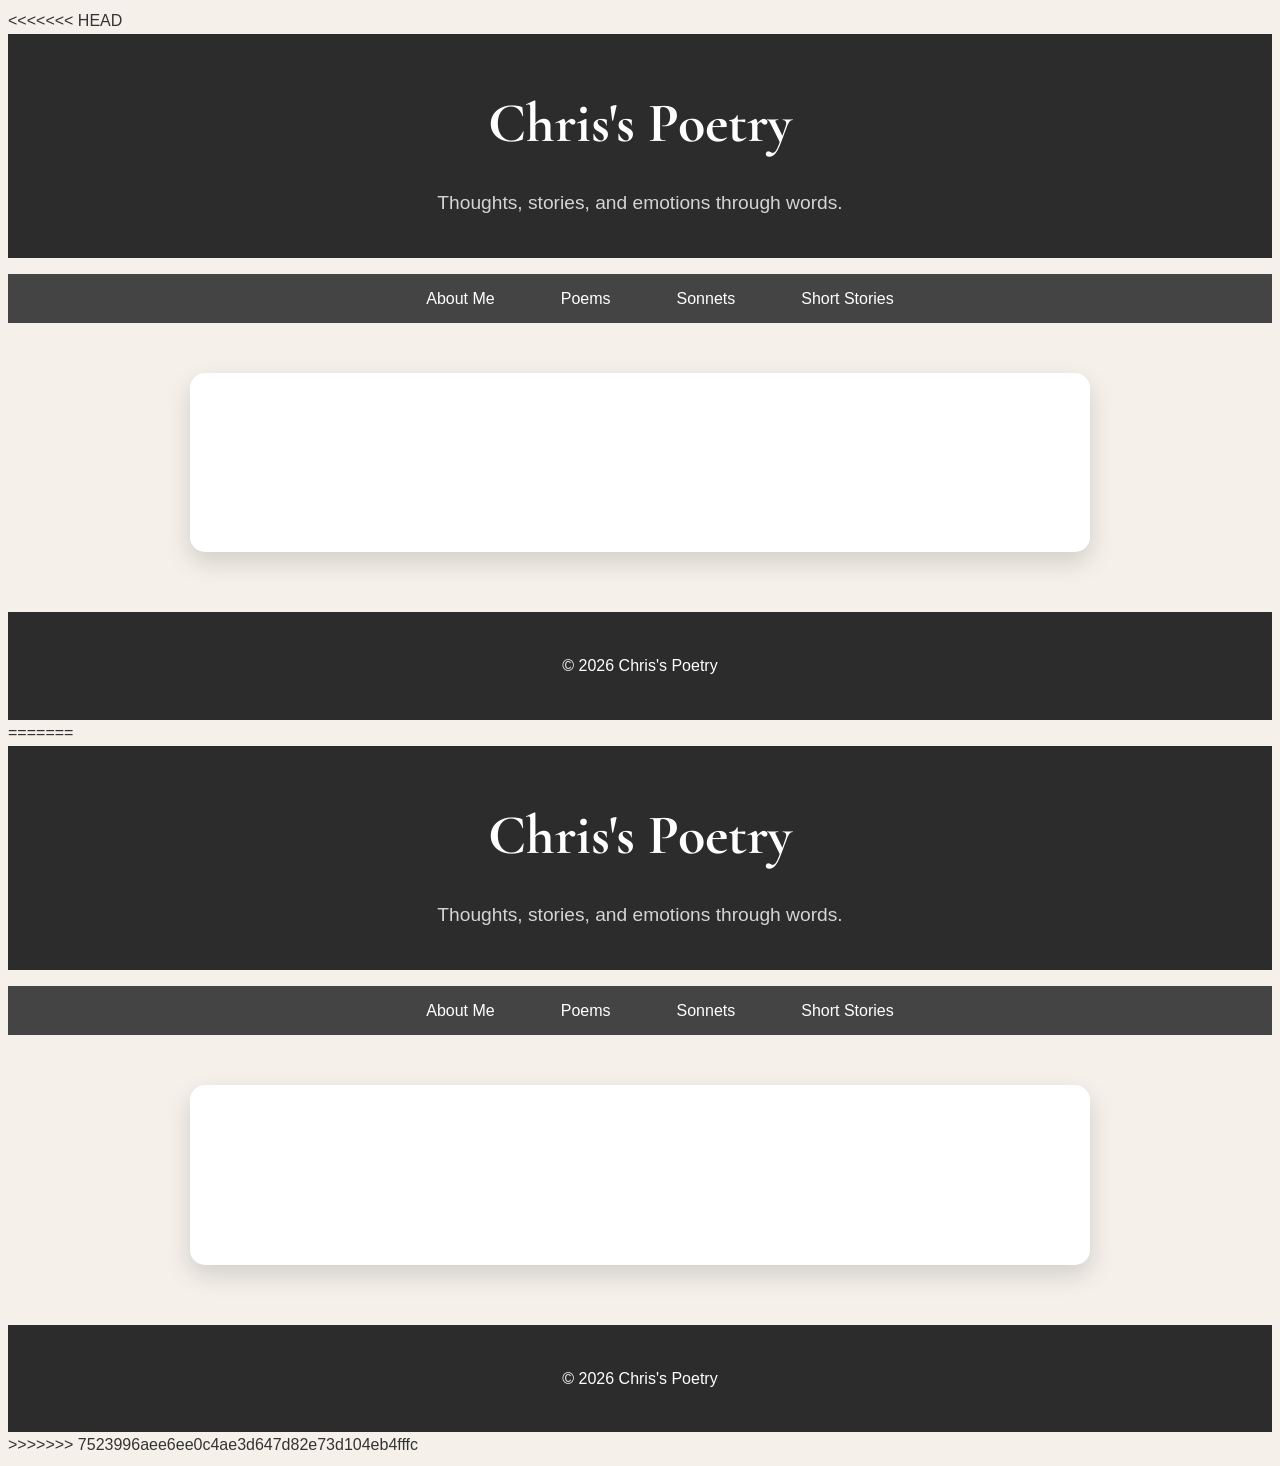
==== poems.html @ 731ab2a2 "Initial Commit" ====
<<<<<<< HEAD
<!DOCTYPE html>
<html lang="en">
<head>
    <title>Chris's Poetry</title>
    <meta charset="UTF-8">
    <meta name="viewport" content="width=device-width, initial-scale=1.0">

    <!-- Google Font -->
    <link href="https://fonts.googleapis.com/css2?family=Cormorant+Garamond:wght@400;600&display=swap" rel="stylesheet">

    <link rel="stylesheet" href="main.css">
</head>

<body>

<header>
    <h1>Chris's Poetry</h1>
    <p>Thoughts, stories, and emotions through words.</p>
</header>

<nav class="navbar">
    <ul>
        <li><a href="index.html">About Me</a></li>
        <li><a href="poems.html">Poems</a></li>
        <li><a href="sonnets.html">Sonnets</a></li>
        <li><a href="shortStories.html">Short Stories</a></li>
    </ul>
</nav>

<main>

<section class="poem-card">

<h2></h2>

<pre>

</pre>

</section>

</main>

<footer>
    <p>© 2026 Chris's Poetry</p>
</footer>

</body>
=======
<!DOCTYPE html>
<html lang="en">
<head>
    <title>Chris's Poetry</title>
    <meta charset="UTF-8">
    <meta name="viewport" content="width=device-width, initial-scale=1.0">

    <!-- Google Font -->
    <link href="https://fonts.googleapis.com/css2?family=Cormorant+Garamond:wght@400;600&display=swap" rel="stylesheet">

    <link rel="stylesheet" href="main.css">
</head>

<body>

<header>
    <h1>Chris's Poetry</h1>
    <p>Thoughts, stories, and emotions through words.</p>
</header>

<nav class="navbar">
    <ul>
        <li><a href="index.html">About Me</a></li>
        <li><a href="poems.html">Poems</a></li>
        <li><a href="sonnets.html">Sonnets</a></li>
        <li><a href="shortStories.html">Short Stories</a></li>
    </ul>
</nav>

<main>

<section class="poem-card">

<h2></h2>

<pre>

</pre>

</section>

</main>

<footer>
    <p>© 2026 Chris's Poetry</p>
</footer>

</body>
>>>>>>> 7523996aee6ee0c4ae3d647d82e73d104eb4fffc
</html>
---- main.css ----
<<<<<<< HEAD
/* Reset */

*{
    margin:0;
    padding:0;
    box-sizing:border-box;
}

/* Body */

body{
    background:#f5f1ea;
    color:#333;
    font-family:Arial, sans-serif;
    line-height:1.6;
}

/* Header */

header{
    background:#2c2c2c;
    color:white;
    text-align:center;
    padding:8px 20px 20px;
}

header h1{
    font-family:'Cormorant Garamond', serif;
    font-size:3.5rem;
    margin-bottom:10px;
}

header p{
    font-size:1.2rem;
    opacity:.8;
}

/* Navigation */

.navbar{
    background:#444;
}

.navbar ul{
    display:flex;
    justify-content:center;
    list-style:none;
}

.navbar li{
    margin:0 15px;
}

.navbar a{
    display:block;
    padding:12px 18px;
    color:white;
    text-decoration:none;
    transition:.3s;
}

.navbar a:hover{
    background:#d4af37;
    color:black;
}

/* Main */

main{
    width:90%;
    max-width:900px;
    margin:50px auto;
    display:flex;
    flex-direction:column;
    gap:30px;
}

/* Poem Card */

.poem-card{
    background:white;
    padding:40px;
    border-radius:15px;
    box-shadow:0 10px 25px rgba(0,0,0,.15);
}

.poem-card .poem-image{
    display:block;
    width:128px;
    height:128px;
    margin:0 auto 20px;
}

.poem-card h2{
    text-align:center;
    margin-bottom:30px;
    font-family:'Cormorant Garamond', serif;
    font-size:2.4rem;
}

.poem-card pre{
    white-space:pre-wrap;
    font-family:'Cormorant Garamond', serif;
    font-size:1.4rem;
    line-height:2;
    text-align:center;
}

/* Footer */

footer{
    background:#2c2c2c;
    color:white;
    text-align:center;
    padding:25px;
    margin-top:60px;
}

/* Responsive */

@media(max-width:700px){

.navbar ul{
    flex-direction:column;
}

.navbar li{
    margin:0;
}

header h1{
    font-size:2.5rem;
}

.poem-card{
    padding:25px;
}

.poem-card pre{
    font-size:1.2rem;
}

=======
/* Reset */

*{
    margin:0;
    padding:0;
    box-sizing:border-box;
}

/* Body */

body{
    background:#f5f1ea;
    color:#333;
    font-family:Arial, sans-serif;
    line-height:1.6;
}

/* Header */

header{
    background:#2c2c2c;
    color:white;
    text-align:center;
    padding:8px 20px 20px;
}

header h1{
    font-family:'Cormorant Garamond', serif;
    font-size:3.5rem;
    margin-bottom:10px;
}

header p{
    font-size:1.2rem;
    opacity:.8;
}

/* Navigation */

.navbar{
    background:#444;
}

.navbar ul{
    display:flex;
    justify-content:center;
    list-style:none;
}

.navbar li{
    margin:0 15px;
}

.navbar a{
    display:block;
    padding:12px 18px;
    color:white;
    text-decoration:none;
    transition:.3s;
}

.navbar a:hover{
    background:#d4af37;
    color:black;
}

/* Main */

main{
    width:90%;
    max-width:900px;
    margin:50px auto;
    display:flex;
    flex-direction:column;
    gap:30px;
}

/* Poem Card */

.poem-card{
    background:white;
    padding:40px;
    border-radius:15px;
    box-shadow:0 10px 25px rgba(0,0,0,.15);
}

.poem-card .poem-image{
    display:block;
    width:128px;
    height:128px;
    margin:0 auto 20px;
}

.poem-card h2{
    text-align:center;
    margin-bottom:30px;
    font-family:'Cormorant Garamond', serif;
    font-size:2.4rem;
}

.poem-card pre{
    white-space:pre-wrap;
    font-family:'Cormorant Garamond', serif;
    font-size:1.4rem;
    line-height:2;
    text-align:center;
}

/* Footer */

footer{
    background:#2c2c2c;
    color:white;
    text-align:center;
    padding:25px;
    margin-top:60px;
}

/* Responsive */

@media(max-width:700px){

.navbar ul{
    flex-direction:column;
}

.navbar li{
    margin:0;
}

header h1{
    font-size:2.5rem;
}

.poem-card{
    padding:25px;
}

.poem-card pre{
    font-size:1.2rem;
}

>>>>>>> 7523996aee6ee0c4ae3d647d82e73d104eb4fffc
}
---- main.css ----
<<<<<<< HEAD
/* Reset */

*{
    margin:0;
    padding:0;
    box-sizing:border-box;
}

/* Body */

body{
    background:#f5f1ea;
    color:#333;
    font-family:Arial, sans-serif;
    line-height:1.6;
}

/* Header */

header{
    background:#2c2c2c;
    color:white;
    text-align:center;
    padding:8px 20px 20px;
}

header h1{
    font-family:'Cormorant Garamond', serif;
    font-size:3.5rem;
    margin-bottom:10px;
}

header p{
    font-size:1.2rem;
    opacity:.8;
}

/* Navigation */

.navbar{
    background:#444;
}

.navbar ul{
    display:flex;
    justify-content:center;
    list-style:none;
}

.navbar li{
    margin:0 15px;
}

.navbar a{
    display:block;
    padding:12px 18px;
    color:white;
    text-decoration:none;
    transition:.3s;
}

.navbar a:hover{
    background:#d4af37;
    color:black;
}

/* Main */

main{
    width:90%;
    max-width:900px;
    margin:50px auto;
    display:flex;
    flex-direction:column;
    gap:30px;
}

/* Poem Card */

.poem-card{
    background:white;
    padding:40px;
    border-radius:15px;
    box-shadow:0 10px 25px rgba(0,0,0,.15);
}

.poem-card .poem-image{
    display:block;
    width:128px;
    height:128px;
    margin:0 auto 20px;
}

.poem-card h2{
    text-align:center;
    margin-bottom:30px;
    font-family:'Cormorant Garamond', serif;
    font-size:2.4rem;
}

.poem-card pre{
    white-space:pre-wrap;
    font-family:'Cormorant Garamond', serif;
    font-size:1.4rem;
    line-height:2;
    text-align:center;
}

/* Footer */

footer{
    background:#2c2c2c;
    color:white;
    text-align:center;
    padding:25px;
    margin-top:60px;
}

/* Responsive */

@media(max-width:700px){

.navbar ul{
    flex-direction:column;
}

.navbar li{
    margin:0;
}

header h1{
    font-size:2.5rem;
}

.poem-card{
    padding:25px;
}

.poem-card pre{
    font-size:1.2rem;
}

=======
/* Reset */

*{
    margin:0;
    padding:0;
    box-sizing:border-box;
}

/* Body */

body{
    background:#f5f1ea;
    color:#333;
    font-family:Arial, sans-serif;
    line-height:1.6;
}

/* Header */

header{
    background:#2c2c2c;
    color:white;
    text-align:center;
    padding:8px 20px 20px;
}

header h1{
    font-family:'Cormorant Garamond', serif;
    font-size:3.5rem;
    margin-bottom:10px;
}

header p{
    font-size:1.2rem;
    opacity:.8;
}

/* Navigation */

.navbar{
    background:#444;
}

.navbar ul{
    display:flex;
    justify-content:center;
    list-style:none;
}

.navbar li{
    margin:0 15px;
}

.navbar a{
    display:block;
    padding:12px 18px;
    color:white;
    text-decoration:none;
    transition:.3s;
}

.navbar a:hover{
    background:#d4af37;
    color:black;
}

/* Main */

main{
    width:90%;
    max-width:900px;
    margin:50px auto;
    display:flex;
    flex-direction:column;
    gap:30px;
}

/* Poem Card */

.poem-card{
    background:white;
    padding:40px;
    border-radius:15px;
    box-shadow:0 10px 25px rgba(0,0,0,.15);
}

.poem-card .poem-image{
    display:block;
    width:128px;
    height:128px;
    margin:0 auto 20px;
}

.poem-card h2{
    text-align:center;
    margin-bottom:30px;
    font-family:'Cormorant Garamond', serif;
    font-size:2.4rem;
}

.poem-card pre{
    white-space:pre-wrap;
    font-family:'Cormorant Garamond', serif;
    font-size:1.4rem;
    line-height:2;
    text-align:center;
}

/* Footer */

footer{
    background:#2c2c2c;
    color:white;
    text-align:center;
    padding:25px;
    margin-top:60px;
}

/* Responsive */

@media(max-width:700px){

.navbar ul{
    flex-direction:column;
}

.navbar li{
    margin:0;
}

header h1{
    font-size:2.5rem;
}

.poem-card{
    padding:25px;
}

.poem-card pre{
    font-size:1.2rem;
}

>>>>>>> 7523996aee6ee0c4ae3d647d82e73d104eb4fffc
}
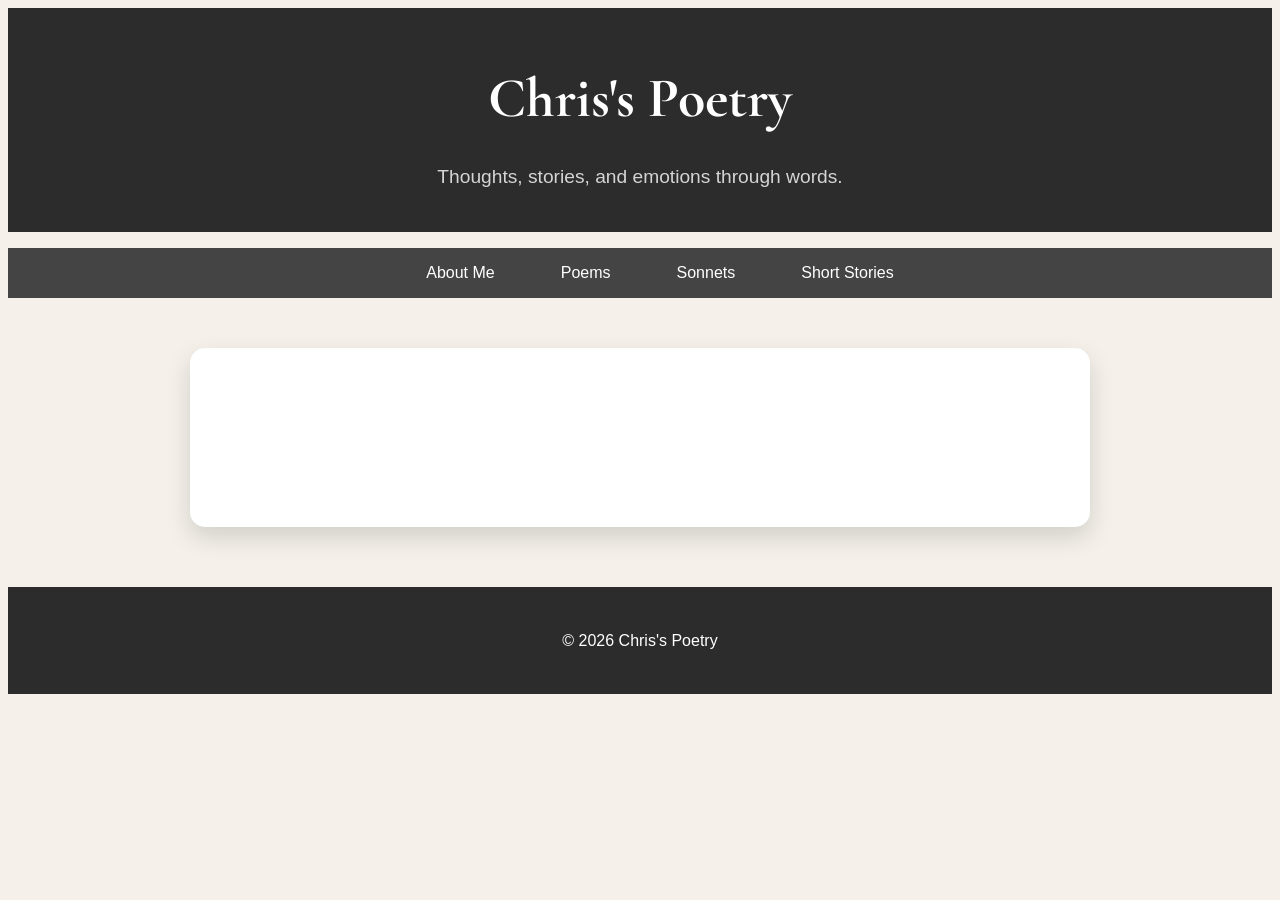
==== commit 6ba47037: "accepting changes" ====
--- a/poems.html
+++ b/poems.html
@@ -1,4 +1,3 @@
-<<<<<<< HEAD
 <!DOCTYPE html>
 <html lang="en">
 <head>
@@ -47,54 +46,4 @@
 </footer>
 
 </body>
-=======
-<!DOCTYPE html>
-<html lang="en">
-<head>
-    <title>Chris's Poetry</title>
-    <meta charset="UTF-8">
-    <meta name="viewport" content="width=device-width, initial-scale=1.0">
-
-    <!-- Google Font -->
-    <link href="https://fonts.googleapis.com/css2?family=Cormorant+Garamond:wght@400;600&display=swap" rel="stylesheet">
-
-    <link rel="stylesheet" href="main.css">
-</head>
-
-<body>
-
-<header>
-    <h1>Chris's Poetry</h1>
-    <p>Thoughts, stories, and emotions through words.</p>
-</header>
-
-<nav class="navbar">
-    <ul>
-        <li><a href="index.html">About Me</a></li>
-        <li><a href="poems.html">Poems</a></li>
-        <li><a href="sonnets.html">Sonnets</a></li>
-        <li><a href="shortStories.html">Short Stories</a></li>
-    </ul>
-</nav>
-
-<main>
-
-<section class="poem-card">
-
-<h2></h2>
-
-<pre>
-
-</pre>
-
-</section>
-
-</main>
-
-<footer>
-    <p>© 2026 Chris's Poetry</p>
-</footer>
-
-</body>
->>>>>>> 7523996aee6ee0c4ae3d647d82e73d104eb4fffc
 </html>
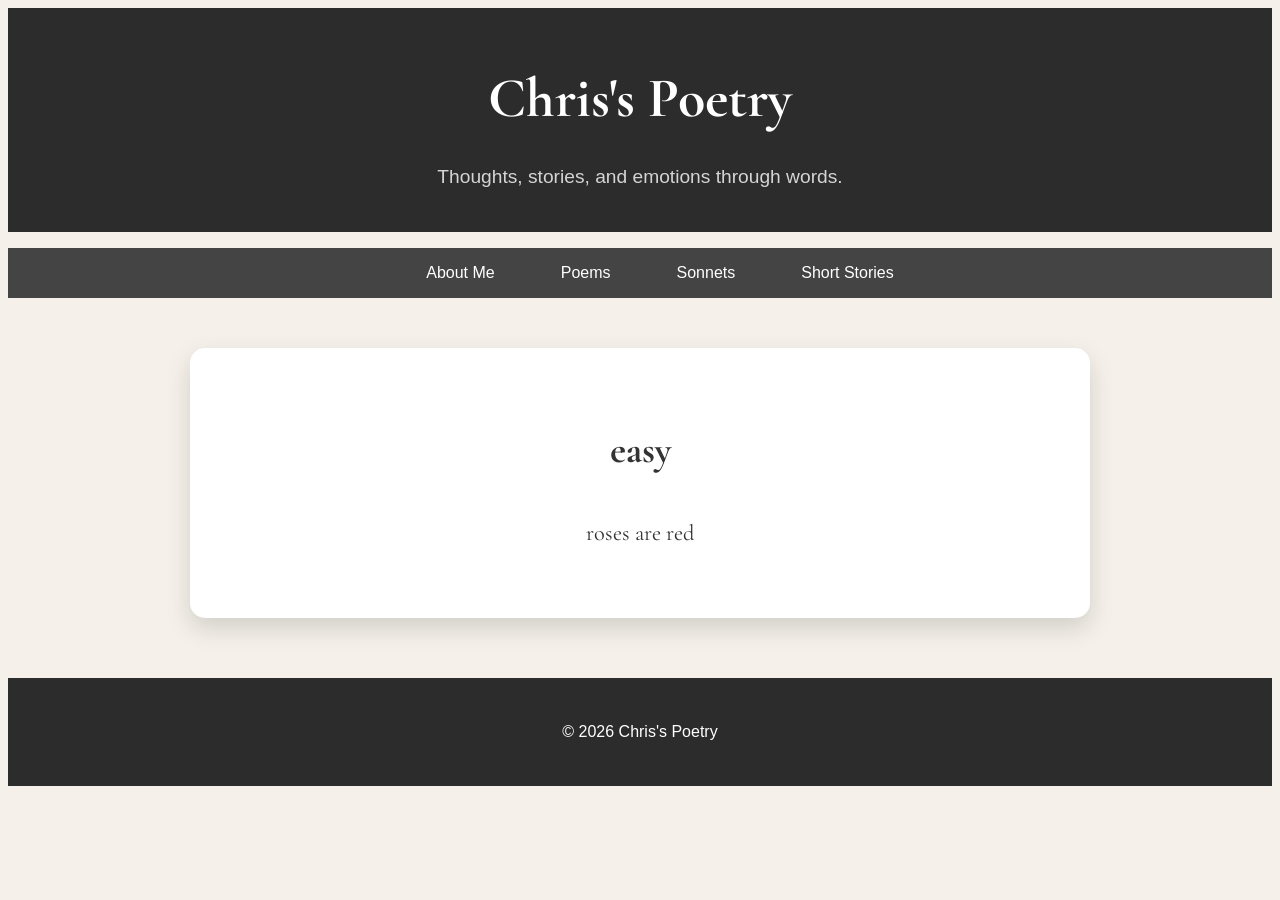
==== commit dab8ec90: "Updated homepage,poems,and shortstories." ====
--- a/poems.html
+++ b/poems.html
@@ -31,10 +31,10 @@
 
 <section class="poem-card">
 
-<h2></h2>
+<h2>easy</h2>
 
 <pre>
-
+roses are red
 </pre>
 
 </section>
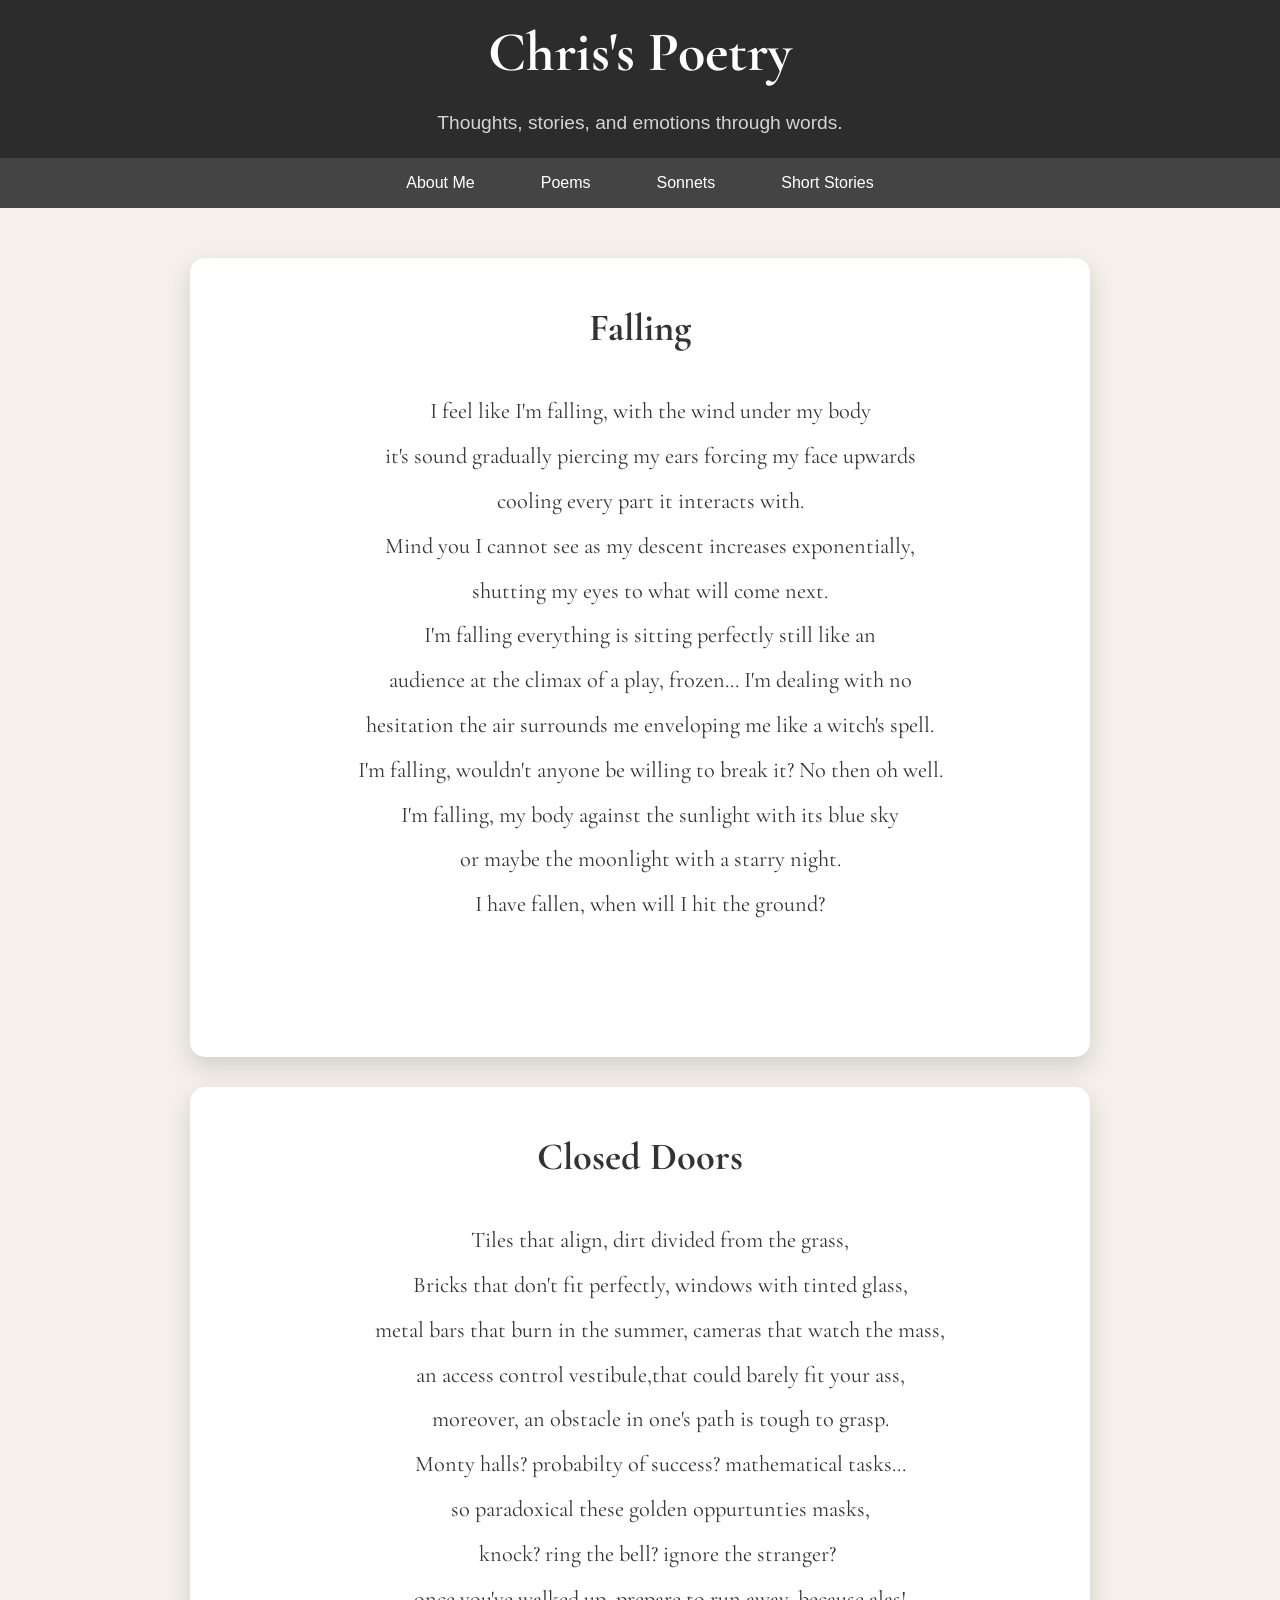
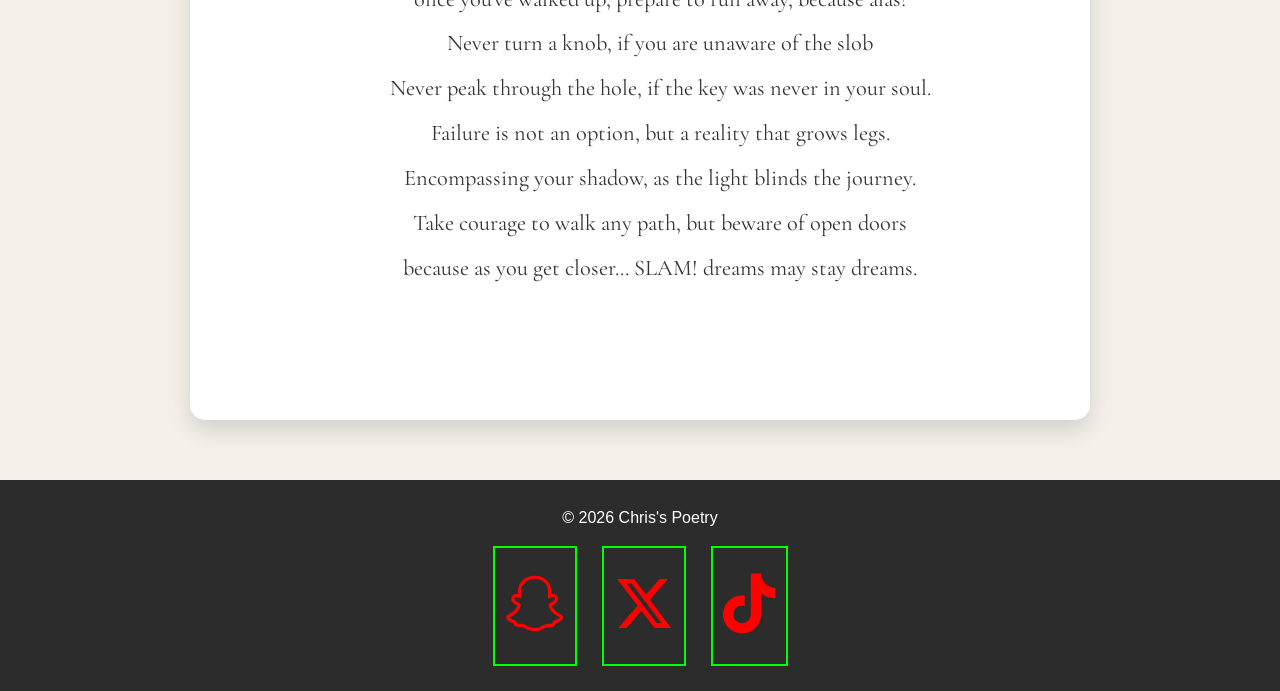
==== commit 47caab43: "Social links, organized poetry, and included an image" ====
--- a/poems.html
+++ b/poems.html
@@ -9,6 +9,8 @@
     <link href="https://fonts.googleapis.com/css2?family=Cormorant+Garamond:wght@400;600&display=swap" rel="stylesheet">
 
     <link rel="stylesheet" href="main.css">
+    <link rel="stylesheet"
+href="https://cdnjs.cloudflare.com/ajax/libs/font-awesome/6.7.2/css/all.min.css">
 </head>
 
 <body>
@@ -31,18 +33,69 @@
 
 <section class="poem-card">
 
-<h2>easy</h2>
+<h2> Falling </h2>
 
 <pre>
-roses are red
+    I feel like I'm falling, with the wind under my body
+    it's sound gradually piercing my ears forcing my face upwards
+    cooling every part it interacts with.
+    Mind you I cannot see as my descent increases exponentially,
+    shutting my eyes to what will come next.
+    I'm falling everything is sitting perfectly still like an
+    audience at the climax of a play, frozen... I'm dealing with no
+    hesitation the air surrounds me enveloping me like a witch's spell.
+    I'm falling, wouldn't anyone be willing to break it? No then oh well.
+    I'm falling, my body against the sunlight with its blue sky
+    or maybe the moonlight with a starry night.
+    I have fallen, when will I hit the ground?
+
+
 </pre>
 
 </section>
 
+<section class="poem-card">
+
+<h2> Closed Doors </h2>
+
+<pre>
+        Tiles that align, dirt divided from the grass,
+        Bricks that don't fit perfectly, windows with tinted glass,
+        metal bars that burn in the summer, cameras that watch the mass,
+        an access control vestibule,that could barely fit your ass,
+        moreover, an obstacle in one's path is tough to grasp.
+        Monty halls? probabilty of success? mathematical tasks...
+        so paradoxical these golden oppurtunties masks,
+        knock? ring the bell? ignore the stranger? 
+        once you've walked up, prepare to run away, because alas!
+        Never turn a knob, if you are unaware of the slob
+        Never peak through the hole, if the key was never in your soul.
+        Failure is not an option, but a reality that grows legs.
+        Encompassing your shadow, as the light blinds the journey.
+        Take courage to walk any path, but beware of open doors
+        because as you get closer... SLAM! dreams may stay dreams.
+
+
+</pre>
+
+</section>
 </main>
 
 <footer>
     <p>© 2026 Chris's Poetry</p>
+    <div class="social-links">
+        <a href="" target="_blank">
+            <i class="fab fa-snapchat"></i>
+        </a>
+
+        <a href="" target="_blank">
+            <i class="fab fa-x-twitter"></i>
+        </a>
+
+        <a href="" target="_blank">
+            <i class="fab fa-tiktok"></i>
+        </a>
+    </div>
 </footer>
 
 </body>
--- a/main.css
+++ b/main.css
@@ -1,5 +1,4 @@
-<<<<<<< HEAD
-/* Reset */
+
 
 *{
     margin:0;
@@ -117,172 +116,47 @@
     margin-top:60px;
 }
 
-/* Responsive */
+.social-links{
+    display:flex;
+    justify-content:center;
+    align-items:center;
+    gap:25px;
+    margin-top:15px;
+}
+
+.social-links a{
+    color:red;          /* Bright color for testing */
+    font-size:60px;     /* Make icons very large */
+    text-decoration:none;
+    border:2px solid lime; /* Shows where the link is */
+    padding:10px;
+}
+
+.social-links a:hover{
+    color:blue;
+    transform:scale(1.2);
+}
+
 
 @media(max-width:700px){
 
-.navbar ul{
-    flex-direction:column;
-}
+    .navbar ul{
+        flex-direction:column;
+    }
 
-.navbar li{
-    margin:0;
-}
+    .navbar li{
+        margin:0;
+    }
 
-header h1{
-    font-size:2.5rem;
-}
+    header h1{
+        font-size:2.5rem;
+    }
 
-.poem-card{
-    padding:25px;
-}
+    .poem-card{
+        padding:25px;
+    }
 
-.poem-card pre{
-    font-size:1.2rem;
-}
-
-=======
-/* Reset */
-
-*{
-    margin:0;
-    padding:0;
-    box-sizing:border-box;
-}
-
-/* Body */
-
-body{
-    background:#f5f1ea;
-    color:#333;
-    font-family:Arial, sans-serif;
-    line-height:1.6;
-}
-
-/* Header */
-
-header{
-    background:#2c2c2c;
-    color:white;
-    text-align:center;
-    padding:8px 20px 20px;
-}
-
-header h1{
-    font-family:'Cormorant Garamond', serif;
-    font-size:3.5rem;
-    margin-bottom:10px;
-}
-
-header p{
-    font-size:1.2rem;
-    opacity:.8;
-}
-
-/* Navigation */
-
-.navbar{
-    background:#444;
-}
-
-.navbar ul{
-    display:flex;
-    justify-content:center;
-    list-style:none;
-}
-
-.navbar li{
-    margin:0 15px;
-}
-
-.navbar a{
-    display:block;
-    padding:12px 18px;
-    color:white;
-    text-decoration:none;
-    transition:.3s;
-}
-
-.navbar a:hover{
-    background:#d4af37;
-    color:black;
-}
-
-/* Main */
-
-main{
-    width:90%;
-    max-width:900px;
-    margin:50px auto;
-    display:flex;
-    flex-direction:column;
-    gap:30px;
-}
-
-/* Poem Card */
-
-.poem-card{
-    background:white;
-    padding:40px;
-    border-radius:15px;
-    box-shadow:0 10px 25px rgba(0,0,0,.15);
-}
-
-.poem-card .poem-image{
-    display:block;
-    width:128px;
-    height:128px;
-    margin:0 auto 20px;
-}
-
-.poem-card h2{
-    text-align:center;
-    margin-bottom:30px;
-    font-family:'Cormorant Garamond', serif;
-    font-size:2.4rem;
-}
-
-.poem-card pre{
-    white-space:pre-wrap;
-    font-family:'Cormorant Garamond', serif;
-    font-size:1.4rem;
-    line-height:2;
-    text-align:center;
-}
-
-/* Footer */
-
-footer{
-    background:#2c2c2c;
-    color:white;
-    text-align:center;
-    padding:25px;
-    margin-top:60px;
-}
-
-/* Responsive */
-
-@media(max-width:700px){
-
-.navbar ul{
-    flex-direction:column;
-}
-
-.navbar li{
-    margin:0;
-}
-
-header h1{
-    font-size:2.5rem;
-}
-
-.poem-card{
-    padding:25px;
-}
-
-.poem-card pre{
-    font-size:1.2rem;
-}
-
->>>>>>> 7523996aee6ee0c4ae3d647d82e73d104eb4fffc
+    .poem-card pre{
+        font-size:1.2rem;
+    }
 }
